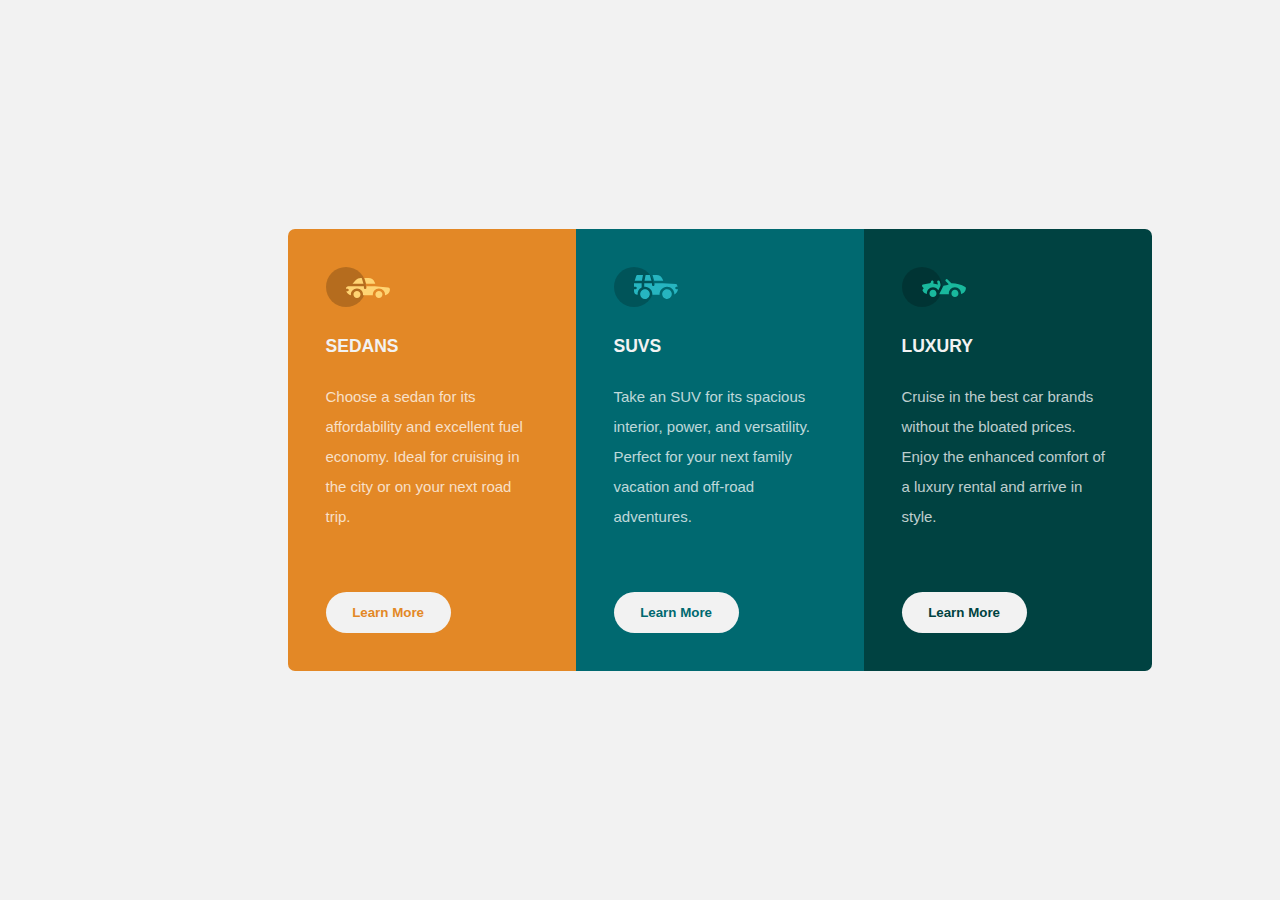
==== index.html @ 4ff63e22 "FlexBox and Grid Layout" ====
<!DOCTYPE html>
<html lang="en">
  <head>
    <meta charset="UTF-8" />
    <meta http-equiv="X-UA-Compatible" content="IE=edge" />
    <meta name="viewport" content="width=device-width, initial-scale=1.0" />
    <title>FlexBox</title>
    <link rel="stylesheet" href="flexbox.css" />
    <link
      rel="stylesheet"
      href="https://fonts.google.com/specimen/Lexend+Deca"
    />
    <link
      rel="stylesheet"
      href="https://fonts.google.com/specimen/Big+Shoulders+Display"
    />
  </head>
  <body>
    <main>
      <div class="master">
        <div class="left">
          <img src="Layout task\images\icon-sedans.svg" alt="Sedan" />
          <h3>SEDANS</h3>
          <p>
            Choose a sedan for its affordability and excellent fuel economy.
            Ideal for cruising in the city or on your next road trip.
          </p>
          <button class="leftbutton">Learn More</button>
        </div>
        <div class="center">
          <img src="Layout task\images\icon-suvs.svg" alt="SUV" />
          <h3>SUVS</h3>
          <p>
            Take an SUV for its spacious interior, power, and versatility.
            Perfect for your next family vacation and off-road adventures.
          </p>
          <button class="centerbutton">Learn More</button>
        </div>
        <div class="right">
          <img src="Layout task\images\icon-luxury.svg" alt="Luxury" />
          <h3>LUXURY</h3>
          <p>
            Cruise in the best car brands without the bloated prices. Enjoy the
            enhanced comfort of a luxury rental and arrive in style.
          </p>
          <button class="rightbutton">Learn More</button>
        </div>
      </div>
    </main>
  </body>
</html>
---- flexbox.css ----
* {
  margin: 0;
  padding: 0;
  box-sizing: border-box;
}

body {
  width: 1440px;
  background-color: hsl(0, 0%, 95%);
  font-size: 15px;
}

main {
  /* width:60%; */
  /* margin:auto; */
  display: flex;
  justify-content: center;
  align-items: center;
  height: 100vh;
  flex-direction: column;
}

.master {
  display: flex;
  justify-content: center;
  /* align-items: center; */
}

.left {
  width: 20%;
  background-color: hsl(31, 77%, 52%);
  padding: 2.5em;
  border-top-left-radius: 7px;
  border-bottom-left-radius: 7px;
}

.center {
  width: 20%;
  background-color: hsl(184, 100%, 22%);
  padding: 2.5em;
}

.right {
  width: 20%;
  background-color: hsl(179, 100%, 13%);
  padding: 2.5em;
  border-top-right-radius: 7px;
  border-bottom-right-radius: 7px;
}

p {
  font-family: "Lexend Deca", sans-serif;
  font-weight: 400;
  color: hsla(0, 0%, 100%, 0.75);
  margin-bottom: 60px;
  line-height: 2;
}

h3 {
  font-family: "Big Shoulders Display", sans-serif;
  font-weight: 700;
  color: hsl(0, 0%, 95%);
  margin-bottom: 25px;
}

img {
  margin-bottom: 25px;
}

.leftbutton {
  font-family: "Lexend Deca", sans-serif;
  font-weight: 600;
  color: hsl(31, 77%, 52%);
  padding-top: 1em;
  padding-bottom: 1em;
  padding-left: 2em;
  padding-right: 2em;
  border-radius: 50px;
  background-color: hsl(0, 0%, 95%);
  border-width: 0;
  transition-duration: 0.4s;
}

.leftbutton:hover {
  cursor: pointer;
  background-color: hsl(31, 77%, 52%);
  color: hsl(0, 0%, 95%);
  border: 2px solid hsl(0, 0%, 95%);
}

.centerbutton {
  font-family: "Lexend Deca", sans-serif;
  font-weight: 600;
  color: hsl(184, 100%, 22%);
  padding-top: 1em;
  padding-bottom: 1em;
  padding-left: 2em;
  padding-right: 2em;
  border-radius: 50px;
  background-color: hsl(0, 0%, 95%);
  border-width: 0;
  transition-duration: 0.4s;
}

.centerbutton:hover {
  cursor: pointer;
  background-color: hsl(184, 100%, 22%);
  color: hsl(0, 0%, 95%);
  border: 2px solid hsl(0, 0%, 95%);
}

.rightbutton {
  font-family: "Lexend Deca", sans-serif;
  font-weight: 600;
  color: hsl(179, 100%, 13%);
  padding-top: 1em;
  padding-bottom: 1em;
  padding-left: 2em;
  padding-right: 2em;
  border-radius: 50px;
  background-color: hsl(0, 0%, 95%);
  border-width: 0;
  transition-duration: 0.4s;
}

.rightbutton:hover {
  cursor: pointer;
  background-color: hsl(179, 100%, 13%);
  color: hsl(0, 0%, 95%);
  border: 2px solid hsl(0, 0%, 95%);
}
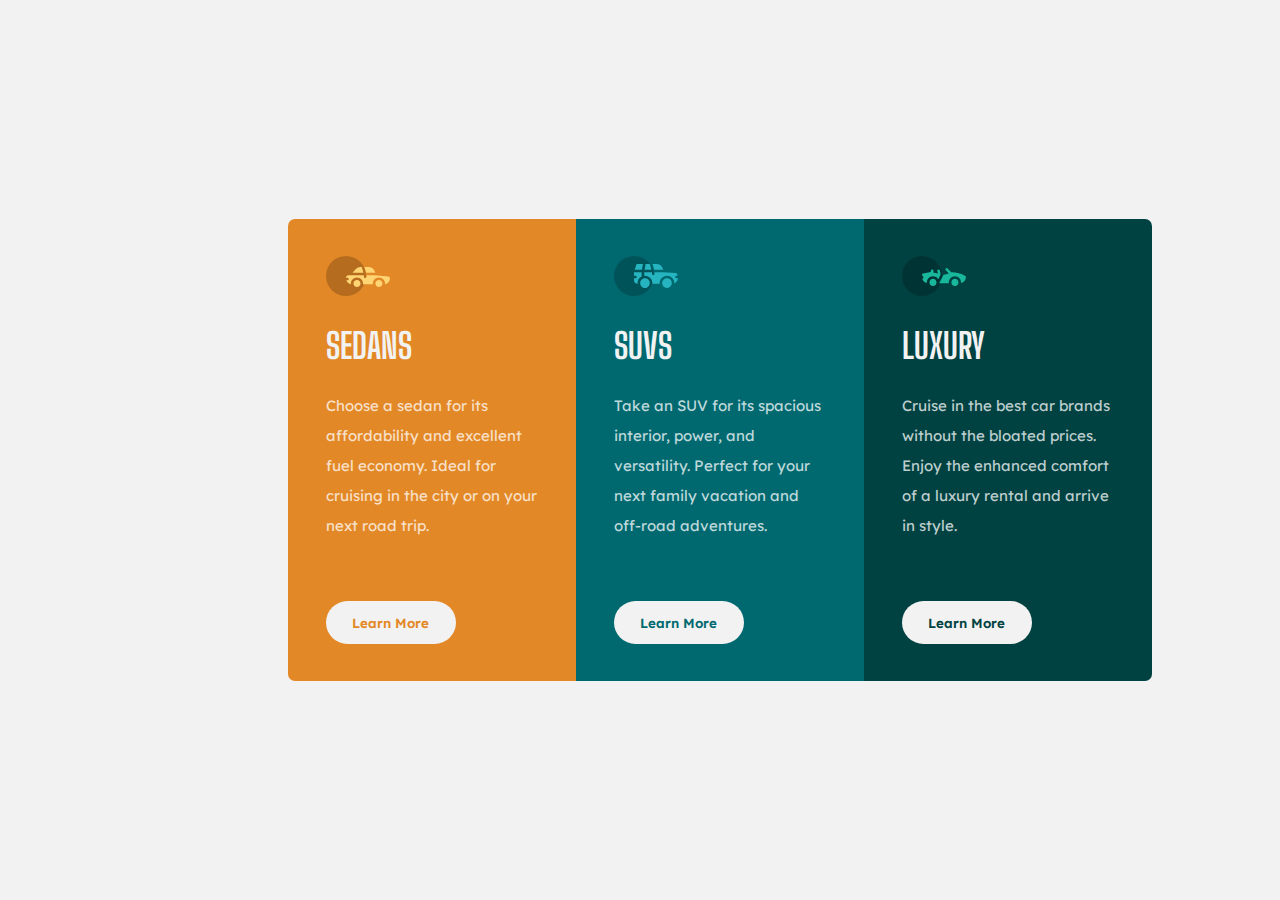
==== commit f5cec62e: "fixed font link issue" ====
--- a/index.html
+++ b/index.html
@@ -6,13 +6,11 @@
     <meta name="viewport" content="width=device-width, initial-scale=1.0" />
     <title>FlexBox</title>
     <link rel="stylesheet" href="flexbox.css" />
+    <link rel="preconnect" href="https://fonts.googleapis.com" />
+    <link rel="preconnect" href="https://fonts.gstatic.com" crossorigin />
     <link
+      href="https://fonts.googleapis.com/css2?family=Big+Shoulders+Display:wght@700&family=Lexend+Deca&display=swap"
       rel="stylesheet"
-      href="https://fonts.google.com/specimen/Lexend+Deca"
-    />
-    <link
-      rel="stylesheet"
-      href="https://fonts.google.com/specimen/Big+Shoulders+Display"
     />
   </head>
   <body>
--- a/flexbox.css
+++ b/flexbox.css
@@ -11,8 +11,6 @@
 }
 
 main {
-  /* width:60%; */
-  /* margin:auto; */
   display: flex;
   justify-content: center;
   align-items: center;
@@ -23,7 +21,6 @@
 .master {
   display: flex;
   justify-content: center;
-  /* align-items: center; */
 }
 
 .left {
@@ -59,6 +56,7 @@
 h3 {
   font-family: "Big Shoulders Display", sans-serif;
   font-weight: 700;
+  font-size: 35px;
   color: hsl(0, 0%, 95%);
   margin-bottom: 25px;
 }
